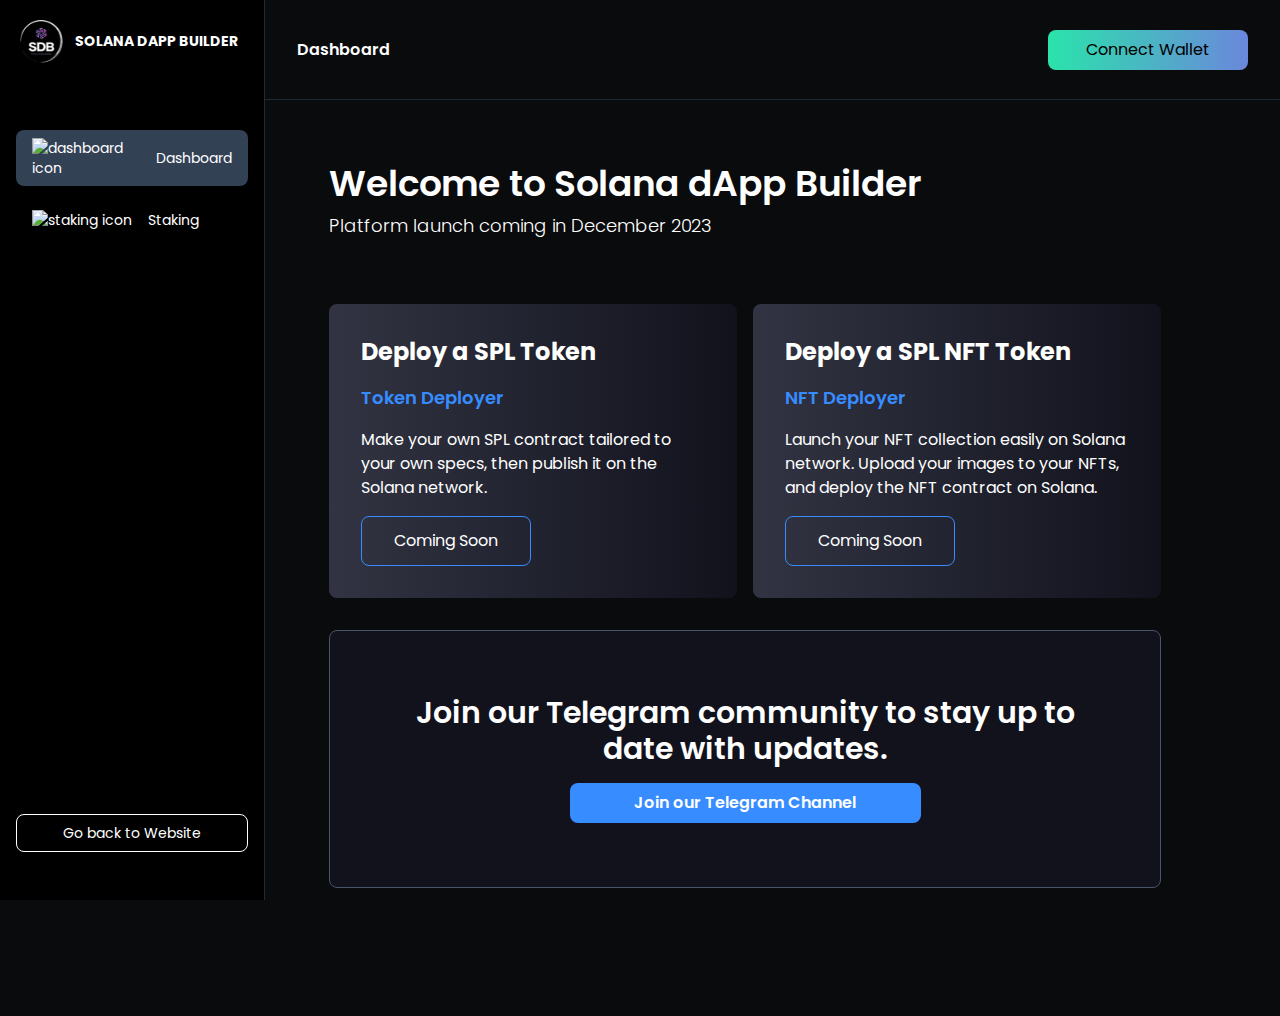
==== dashboard.html @ 7f8a58ba "Add files via upload" ====
<!DOCTYPE html>
<html lang="en">
  <head>
    <meta charset="UTF-8" />
    <meta name="viewport" content="width=device-width, initial-scale=1.0" />
    <title>SOLANA DAPP BUILDER</title>
    <link href="output.css" rel="stylesheet" />
    <link rel="preconnect" href="https://fonts.googleapis.com" />
    <link rel="preconnect" href="https://fonts.gstatic.com" crossorigin />
    <link
      href="https://fonts.googleapis.com/css2?family=Poppins:wght@200;300;400;500;600;700&display=swap"
      rel="stylesheet"
    />
    <link
      rel="apple-touch-icon"
      sizes="180x180"
      href="./favicon/apple-touch-icon.png"
    />
    <link
      rel="icon"
      type="image/png"
      sizes="32x32"
      href="./favicon/favicon-32x32.png"
    />
    <link
      rel="icon"
      type="image/png"
      sizes="16x16"
      href="./favicon/favicon-16x16.png"
    />
    <link rel="manifest" href="/site.webmanifest" />
    <link rel="mask-icon" href="/safari-pinned-tab.svg" color="#5bbad5" />
    <meta name="msapplication-TileColor" content="#da532c" />
    <meta name="theme-color" content="#ffffff" />
  </head>
  <body class="bg-dashboard-bg text-white">
    <div class="flex flex-row">
      <div
        class="hidden lg:flex fixed top-0 left-0 z-10 flex-col flex-shrink-0 lg:w-[265px] h-full overflow-y-auto space-between text-grayBlue bg-black px-4 pt-4 text-sm border-r border-1 border-gray-800"
      >
        <div class="flex flex-row items-center gap-2 mb-8">
          <img src="images/sdb-logo.svg" class="h-[50px] w-auto" />
          <p class="font-bold">SOLANA DAPP BUILDER</p>
        </div>
        <a href="dashboard.html">
          <div
            class="flex flex-row items-center gap-4 bg-slate-700 rounded-lg px-4 py-2 mt-8 cursor-pointer"
          >
            <img src="images/dashboard-icon.svg" alt="dashboard icon" />
            <p>Dashboard</p>
          </div>
        </a>

        <a href="staking.html">
          <div
            class="flex flex-row items-center gap-4 rounded-lg px-4 py-2 mt-4 hover:bg-slate-500 transition cursor-pointer"
          >
            <img src="images/staking-icon.svg" alt="staking icon" />
            <p>Staking</p>
          </div>
        </a>
        <a
          href="index.html"
          class="mt-auto text-white mb-12 text-center border border-white rounded-lg px-4 py-2"
          >Go back to Website</a
        >
      </div>
    </div>

    <!-- MAIN CONTENT -->
    <div class="flex flex-col">
      <!-- Top Bar -->
      <div
        class="flex flex-row justify-between lg:pl-[265px] border-b border-gray-800 w-full mb-auto h-[100px]"
      >
        <!-- Mobile hamburger icon and close icon !-->
        <div class="ml-4 w-full justify-start lg:hidden items-center my-auto">
          <img
            id="nav-icon-open"
            src="images/Menu.svg"
            alt="menu icon"
            class="lg:hidden w-[35px] h-auto"
          />
          <img
            id="nav-icon-close"
            src="images/close-icon.svg"
            alt="close"
            class="hidden w-[35px] h-auto z-40"
          />
        </div>

        <p class="font-semibold my-auto pl-8 mr-auto hidden lg:inline-block">
          Dashboard
        </p>
        <button
          id="connectWalletButton"
          class="mr-8 px-4 py-2 w-[200px] lg:py-2 rounded-lg my-auto transition gradient-background hover:text-white text-black"
          onclick="walletConnected ? showDisconnectModal() : showModal()"
        >
          Connect Wallet
        </button>
      </div>

      <div
        class="flex flex-col mx-auto lg:w-9/12 lg:ml-[265px] px-4 lg:px-16 pt-16"
      >
        <div>
          <h2 class="text-4xl font-semibold">Welcome to Solana dApp Builder</h2>
          <p class="font-light text-lg mt-2">
            Platform launch coming in December 2023
          </p>
        </div>

        <div class="flex flex-col xl:flex-row mt-16 gap-4 w-full">
          <!-- Left container -->
          <div
            class="bg-blue-gradient flex flex-col p-8 rounded-lg gap-4 flex-1"
          >
            <h3 class="text-2xl font-bold">Deploy a SPL Token</h3>
            <p class="text-primary-blue font-semibold text-lg">
              Token Deployer
            </p>
            <p class="">
              Make your own SPL contract tailored to your own specs, then
              publish it on the Solana network.
            </p>
            <a
              class="border border-primary-blue px-8 py-3 rounded-lg mr-auto mt-auto"
              >Coming Soon</a
            >
          </div>
          <!-- Right container -->
          <div
            class="bg-blue-gradient flex flex-col p-8 rounded-lg gap-4 flex-1"
          >
            <h3 class="text-2xl font-bold">Deploy a SPL NFT Token</h3>
            <p class="text-primary-blue font-semibold text-lg">NFT Deployer</p>
            <p class="">
              Launch your NFT collection easily on Solana network. Upload your
              images to your NFTs, and deploy the NFT contract on Solana.
            </p>
            <a
              class="border border-primary-blue px-8 py-3 rounded-lg mr-auto mt-auto p-8"
              >Coming Soon</a
            >
          </div>
        </div>
      </div>
      <!-- JOIN TELEGRAM CONTAINER -->
      <div class="mx-auto lg:w-9/12 lg:ml-[265px] mt-8 mb-32">
        <div class="mx-4 lg:mx-16">
          <div
            class="bg-primary-bg border border-slate-600 items-stretch p-16 rounded-lg"
          >
            <h2 class="text-white text-3xl font-semibold text-center">
              Join our Telegram community to stay up to date with updates.
              <a
                href="https://t.me/SolanaDappBuilder"
                target="_blank"
                rel="noopener noreferrer"
                class="text-base px-4 py-2 bg-primary-blue w-6/12 mx-auto text-white rounded-lg font-semibold transition block hover:bg-slate-600 mt-4"
                >Join our Telegram Channel</a
              >
            </h2>
          </div>
        </div>
      </div>
    </div>

    <!-- Mobile nav links -->
    <div
      id="nav-links-mobile"
      class="fixed top-0 right-0 h-screen w-full bg-black translate-x-full overflow-y-auto transition-transform duration-300 ease-in-out"
    >
      <div class="pt-[100px]">
        <a href="dashboard.html" class="mobile-link block p-4 mt-8 font-medium"
          >Dashboard</a
        >
        <a href="staking.html" class="mobile-link block p-4 font-medium"
          >Staking</a
        >
      </div>
    </div>

    <!-- Modal content -->
    <div
      id="walletModal"
      class="hidden fixed inset-0 bg-black bg-opacity-50 overflow-y-auto h-full w-full"
    >
      <div
        class="relative top-20 mx-auto p-5 border w-96 shadow-lg rounded-md bg-white"
      >
        <button
          id="closeModalButton"
          class="absolute top-0 right-0 mt-2 mr-2 text-black text-lg font-semibold"
          onclick="hideModal()"
        >
          &times;
          <!-- Close Btn -->
        </button>
        <div class="mt-3 text-center">
          <h3 class="text-lg leading-6 font-medium text-gray-900">
            Connect Wallet
          </h3>
          <div class="mt-2">
            <p class="text-sm text-gray-500 mt-4">
              Choose your wallet to connect with the dApp.
            </p>
          </div>
          <div class="items-center px-4 py-3">
            <button
              id="connectWalletButton"
              class="flex items-center justify-center bg-phantom-color px-4 py-2 rounded-lg hover:text-black transition mx-auto mt-4 gap-2"
              onclick="connectWallet()"
            >
              <img
                src="images/Phantom-Icon_Circle_60x60.png"
                class="h-[50px] w-auto"
                alt="Phantom Wallet Icon"
              />
              Connect Phantom Wallet
            </button>
          </div>
        </div>
      </div>
    </div>

    <div
      id="disconnectModal"
      class="hidden fixed inset-0 bg-black bg-opacity-50 overflow-y-auto h-full w-full"
    >
      <!-- Modal content -->
      <div
        class="relative top-20 mx-auto p-5 border w-96 shadow-lg rounded-md bg-white"
      >
        <div class="text-center">
          <h3 class="text-lg leading-6 font-medium text-gray-900">
            Disconnect Wallet
          </h3>
          <div class="mt-2">
            <p class="text-sm text-gray-500">
              Are you sure you want to disconnect your wallet?
            </p>
          </div>
          <div class="flex justify-center items-center space-x-4 mt-4">
            <button
              id="confirmDisconnect"
              class="bg-red-500 text-white px-4 py-2 rounded-lg hover:bg-red-700 transition"
              onclick="disconnectWallet()"
            >
              Disconnect
            </button>
            <button
              onclick="hideDisconnectModal()"
              class="bg-gray-300 text-black px-4 py-2 rounded-lg hover:bg-gray-400 transition"
            >
              Cancel
            </button>
          </div>
        </div>
      </div>
    </div>

    <script src="script.js"></script>
  </body>
</html>
---- output.css ----
body {
  font-family: "Poppins", sans-serif;
}

.gradient-text {
  background: linear-gradient(to right, #2ae3ab, #6b87dc);
  -webkit-background-clip: text;
  color: transparent;
  display: inline;
  /* or inline-block, depending on your layout needs */
}

.gradient-background {
  background: linear-gradient(to right, #2ae3ab, #6b87dc);
}

#nav-links-mobile.active {
  transform: translateX(0);
}

#nav-links-mobile {
  z-index: 10;
}

/* ! tailwindcss v3.3.5 | MIT License | https://tailwindcss.com */

/*
1. Prevent padding and border from affecting element width. (https://github.com/mozdevs/cssremedy/issues/4)
2. Allow adding a border to an element by just adding a border-width. (https://github.com/tailwindcss/tailwindcss/pull/116)
*/

*,
::before,
::after {
  box-sizing: border-box;
  /* 1 */
  border-width: 0;
  /* 2 */
  border-style: solid;
  /* 2 */
  border-color: #e5e7eb;
  /* 2 */
}

::before,
::after {
  --tw-content: '';
}

/*
1. Use a consistent sensible line-height in all browsers.
2. Prevent adjustments of font size after orientation changes in iOS.
3. Use a more readable tab size.
4. Use the user's configured `sans` font-family by default.
5. Use the user's configured `sans` font-feature-settings by default.
6. Use the user's configured `sans` font-variation-settings by default.
*/

html {
  line-height: 1.5;
  /* 1 */
  -webkit-text-size-adjust: 100%;
  /* 2 */
  -moz-tab-size: 4;
  /* 3 */
  -o-tab-size: 4;
     tab-size: 4;
  /* 3 */
  font-family: ui-sans-serif, system-ui, -apple-system, BlinkMacSystemFont, "Segoe UI", Roboto, "Helvetica Neue", Arial, "Noto Sans", sans-serif, "Apple Color Emoji", "Segoe UI Emoji", "Segoe UI Symbol", "Noto Color Emoji";
  /* 4 */
  font-feature-settings: normal;
  /* 5 */
  font-variation-settings: normal;
  /* 6 */
}

/*
1. Remove the margin in all browsers.
2. Inherit line-height from `html` so users can set them as a class directly on the `html` element.
*/

body {
  margin: 0;
  /* 1 */
  line-height: inherit;
  /* 2 */
}

/*
1. Add the correct height in Firefox.
2. Correct the inheritance of border color in Firefox. (https://bugzilla.mozilla.org/show_bug.cgi?id=190655)
3. Ensure horizontal rules are visible by default.
*/

hr {
  height: 0;
  /* 1 */
  color: inherit;
  /* 2 */
  border-top-width: 1px;
  /* 3 */
}

/*
Add the correct text decoration in Chrome, Edge, and Safari.
*/

abbr:where([title]) {
  -webkit-text-decoration: underline dotted;
          text-decoration: underline dotted;
}

/*
Remove the default font size and weight for headings.
*/

h1,
h2,
h3,
h4,
h5,
h6 {
  font-size: inherit;
  font-weight: inherit;
}

/*
Reset links to optimize for opt-in styling instead of opt-out.
*/

a {
  color: inherit;
  text-decoration: inherit;
}

/*
Add the correct font weight in Edge and Safari.
*/

b,
strong {
  font-weight: bolder;
}

/*
1. Use the user's configured `mono` font family by default.
2. Correct the odd `em` font sizing in all browsers.
*/

code,
kbd,
samp,
pre {
  font-family: ui-monospace, SFMono-Regular, Menlo, Monaco, Consolas, "Liberation Mono", "Courier New", monospace;
  /* 1 */
  font-size: 1em;
  /* 2 */
}

/*
Add the correct font size in all browsers.
*/

small {
  font-size: 80%;
}

/*
Prevent `sub` and `sup` elements from affecting the line height in all browsers.
*/

sub,
sup {
  font-size: 75%;
  line-height: 0;
  position: relative;
  vertical-align: baseline;
}

sub {
  bottom: -0.25em;
}

sup {
  top: -0.5em;
}

/*
1. Remove text indentation from table contents in Chrome and Safari. (https://bugs.chromium.org/p/chromium/issues/detail?id=999088, https://bugs.webkit.org/show_bug.cgi?id=201297)
2. Correct table border color inheritance in all Chrome and Safari. (https://bugs.chromium.org/p/chromium/issues/detail?id=935729, https://bugs.webkit.org/show_bug.cgi?id=195016)
3. Remove gaps between table borders by default.
*/

table {
  text-indent: 0;
  /* 1 */
  border-color: inherit;
  /* 2 */
  border-collapse: collapse;
  /* 3 */
}

/*
1. Change the font styles in all browsers.
2. Remove the margin in Firefox and Safari.
3. Remove default padding in all browsers.
*/

button,
input,
optgroup,
select,
textarea {
  font-family: inherit;
  /* 1 */
  font-feature-settings: inherit;
  /* 1 */
  font-variation-settings: inherit;
  /* 1 */
  font-size: 100%;
  /* 1 */
  font-weight: inherit;
  /* 1 */
  line-height: inherit;
  /* 1 */
  color: inherit;
  /* 1 */
  margin: 0;
  /* 2 */
  padding: 0;
  /* 3 */
}

/*
Remove the inheritance of text transform in Edge and Firefox.
*/

button,
select {
  text-transform: none;
}

/*
1. Correct the inability to style clickable types in iOS and Safari.
2. Remove default button styles.
*/

button,
[type='button'],
[type='reset'],
[type='submit'] {
  -webkit-appearance: button;
  /* 1 */
  background-color: transparent;
  /* 2 */
  background-image: none;
  /* 2 */
}

/*
Use the modern Firefox focus style for all focusable elements.
*/

:-moz-focusring {
  outline: auto;
}

/*
Remove the additional `:invalid` styles in Firefox. (https://github.com/mozilla/gecko-dev/blob/2f9eacd9d3d995c937b4251a5557d95d494c9be1/layout/style/res/forms.css#L728-L737)
*/

:-moz-ui-invalid {
  box-shadow: none;
}

/*
Add the correct vertical alignment in Chrome and Firefox.
*/

progress {
  vertical-align: baseline;
}

/*
Correct the cursor style of increment and decrement buttons in Safari.
*/

::-webkit-inner-spin-button,
::-webkit-outer-spin-button {
  height: auto;
}

/*
1. Correct the odd appearance in Chrome and Safari.
2. Correct the outline style in Safari.
*/

[type='search'] {
  -webkit-appearance: textfield;
  /* 1 */
  outline-offset: -2px;
  /* 2 */
}

/*
Remove the inner padding in Chrome and Safari on macOS.
*/

::-webkit-search-decoration {
  -webkit-appearance: none;
}

/*
1. Correct the inability to style clickable types in iOS and Safari.
2. Change font properties to `inherit` in Safari.
*/

::-webkit-file-upload-button {
  -webkit-appearance: button;
  /* 1 */
  font: inherit;
  /* 2 */
}

/*
Add the correct display in Chrome and Safari.
*/

summary {
  display: list-item;
}

/*
Removes the default spacing and border for appropriate elements.
*/

blockquote,
dl,
dd,
h1,
h2,
h3,
h4,
h5,
h6,
hr,
figure,
p,
pre {
  margin: 0;
}

fieldset {
  margin: 0;
  padding: 0;
}

legend {
  padding: 0;
}

ol,
ul,
menu {
  list-style: none;
  margin: 0;
  padding: 0;
}

/*
Reset default styling for dialogs.
*/

dialog {
  padding: 0;
}

/*
Prevent resizing textareas horizontally by default.
*/

textarea {
  resize: vertical;
}

/*
1. Reset the default placeholder opacity in Firefox. (https://github.com/tailwindlabs/tailwindcss/issues/3300)
2. Set the default placeholder color to the user's configured gray 400 color.
*/

input::-moz-placeholder, textarea::-moz-placeholder {
  opacity: 1;
  /* 1 */
  color: #9ca3af;
  /* 2 */
}

input::placeholder,
textarea::placeholder {
  opacity: 1;
  /* 1 */
  color: #9ca3af;
  /* 2 */
}

/*
Set the default cursor for buttons.
*/

button,
[role="button"] {
  cursor: pointer;
}

/*
Make sure disabled buttons don't get the pointer cursor.
*/

:disabled {
  cursor: default;
}

/*
1. Make replaced elements `display: block` by default. (https://github.com/mozdevs/cssremedy/issues/14)
2. Add `vertical-align: middle` to align replaced elements more sensibly by default. (https://github.com/jensimmons/cssremedy/issues/14#issuecomment-634934210)
   This can trigger a poorly considered lint error in some tools but is included by design.
*/

img,
svg,
video,
canvas,
audio,
iframe,
embed,
object {
  display: block;
  /* 1 */
  vertical-align: middle;
  /* 2 */
}

/*
Constrain images and videos to the parent width and preserve their intrinsic aspect ratio. (https://github.com/mozdevs/cssremedy/issues/14)
*/

img,
video {
  max-width: 100%;
  height: auto;
}

/* Make elements with the HTML hidden attribute stay hidden by default */

[hidden] {
  display: none;
}

*, ::before, ::after {
  --tw-border-spacing-x: 0;
  --tw-border-spacing-y: 0;
  --tw-translate-x: 0;
  --tw-translate-y: 0;
  --tw-rotate: 0;
  --tw-skew-x: 0;
  --tw-skew-y: 0;
  --tw-scale-x: 1;
  --tw-scale-y: 1;
  --tw-pan-x:  ;
  --tw-pan-y:  ;
  --tw-pinch-zoom:  ;
  --tw-scroll-snap-strictness: proximity;
  --tw-gradient-from-position:  ;
  --tw-gradient-via-position:  ;
  --tw-gradient-to-position:  ;
  --tw-ordinal:  ;
  --tw-slashed-zero:  ;
  --tw-numeric-figure:  ;
  --tw-numeric-spacing:  ;
  --tw-numeric-fraction:  ;
  --tw-ring-inset:  ;
  --tw-ring-offset-width: 0px;
  --tw-ring-offset-color: #fff;
  --tw-ring-color: rgb(59 130 246 / 0.5);
  --tw-ring-offset-shadow: 0 0 #0000;
  --tw-ring-shadow: 0 0 #0000;
  --tw-shadow: 0 0 #0000;
  --tw-shadow-colored: 0 0 #0000;
  --tw-blur:  ;
  --tw-brightness:  ;
  --tw-contrast:  ;
  --tw-grayscale:  ;
  --tw-hue-rotate:  ;
  --tw-invert:  ;
  --tw-saturate:  ;
  --tw-sepia:  ;
  --tw-drop-shadow:  ;
  --tw-backdrop-blur:  ;
  --tw-backdrop-brightness:  ;
  --tw-backdrop-contrast:  ;
  --tw-backdrop-grayscale:  ;
  --tw-backdrop-hue-rotate:  ;
  --tw-backdrop-invert:  ;
  --tw-backdrop-opacity:  ;
  --tw-backdrop-saturate:  ;
  --tw-backdrop-sepia:  ;
}

::backdrop {
  --tw-border-spacing-x: 0;
  --tw-border-spacing-y: 0;
  --tw-translate-x: 0;
  --tw-translate-y: 0;
  --tw-rotate: 0;
  --tw-skew-x: 0;
  --tw-skew-y: 0;
  --tw-scale-x: 1;
  --tw-scale-y: 1;
  --tw-pan-x:  ;
  --tw-pan-y:  ;
  --tw-pinch-zoom:  ;
  --tw-scroll-snap-strictness: proximity;
  --tw-gradient-from-position:  ;
  --tw-gradient-via-position:  ;
  --tw-gradient-to-position:  ;
  --tw-ordinal:  ;
  --tw-slashed-zero:  ;
  --tw-numeric-figure:  ;
  --tw-numeric-spacing:  ;
  --tw-numeric-fraction:  ;
  --tw-ring-inset:  ;
  --tw-ring-offset-width: 0px;
  --tw-ring-offset-color: #fff;
  --tw-ring-color: rgb(59 130 246 / 0.5);
  --tw-ring-offset-shadow: 0 0 #0000;
  --tw-ring-shadow: 0 0 #0000;
  --tw-shadow: 0 0 #0000;
  --tw-shadow-colored: 0 0 #0000;
  --tw-blur:  ;
  --tw-brightness:  ;
  --tw-contrast:  ;
  --tw-grayscale:  ;
  --tw-hue-rotate:  ;
  --tw-invert:  ;
  --tw-saturate:  ;
  --tw-sepia:  ;
  --tw-drop-shadow:  ;
  --tw-backdrop-blur:  ;
  --tw-backdrop-brightness:  ;
  --tw-backdrop-contrast:  ;
  --tw-backdrop-grayscale:  ;
  --tw-backdrop-hue-rotate:  ;
  --tw-backdrop-invert:  ;
  --tw-backdrop-opacity:  ;
  --tw-backdrop-saturate:  ;
  --tw-backdrop-sepia:  ;
}

.container {
  width: 100%;
}

@media (min-width: 640px) {
  .container {
    max-width: 640px;
  }
}

@media (min-width: 768px) {
  .container {
    max-width: 768px;
  }
}

@media (min-width: 1024px) {
  .container {
    max-width: 1024px;
  }
}

@media (min-width: 1280px) {
  .container {
    max-width: 1280px;
  }
}

@media (min-width: 1536px) {
  .container {
    max-width: 1536px;
  }
}

.sr-only {
  position: absolute;
  width: 1px;
  height: 1px;
  padding: 0;
  margin: -1px;
  overflow: hidden;
  clip: rect(0, 0, 0, 0);
  white-space: nowrap;
  border-width: 0;
}

.not-sr-only {
  position: static;
  width: auto;
  height: auto;
  padding: 0;
  margin: 0;
  overflow: visible;
  clip: auto;
  white-space: normal;
}

.pointer-events-none {
  pointer-events: none;
}

.pointer-events-auto {
  pointer-events: auto;
}

.visible {
  visibility: visible;
}

.invisible {
  visibility: hidden;
}

.collapse {
  visibility: collapse;
}

.static {
  position: static;
}

.fixed {
  position: fixed;
}

.absolute {
  position: absolute;
}

.relative {
  position: relative;
}

.sticky {
  position: sticky;
}

.-inset-1 {
  inset: -0.25rem;
}

.inset-0 {
  inset: 0px;
}

.end-1 {
  inset-inline-end: 0.25rem;
}

.left-0 {
  left: 0px;
}

.left-2 {
  left: 0.5rem;
}

.right-0 {
  right: 0px;
}

.top-0 {
  top: 0px;
}

.top-1\/2 {
  top: 50%;
}

.top-20 {
  top: 5rem;
}

.isolate {
  isolation: isolate;
}

.isolation-auto {
  isolation: auto;
}

.z-10 {
  z-index: 10;
}

.z-50 {
  z-index: 50;
}

.z-40 {
  z-index: 40;
}

.order-last {
  order: 9999;
}

.float-right {
  float: right;
}

.float-left {
  float: left;
}

.float-none {
  float: none;
}

.clear-left {
  clear: left;
}

.clear-right {
  clear: right;
}

.clear-both {
  clear: both;
}

.clear-none {
  clear: none;
}

.mx-4 {
  margin-left: 1rem;
  margin-right: 1rem;
}

.mx-auto {
  margin-left: auto;
  margin-right: auto;
}

.my-16 {
  margin-top: 4rem;
  margin-bottom: 4rem;
}

.my-auto {
  margin-top: auto;
  margin-bottom: auto;
}

.mb-16 {
  margin-bottom: 4rem;
}

.mb-20 {
  margin-bottom: 5rem;
}

.mb-24 {
  margin-bottom: 6rem;
}

.mb-32 {
  margin-bottom: 8rem;
}

.mb-4 {
  margin-bottom: 1rem;
}

.mb-8 {
  margin-bottom: 2rem;
}

.mb-auto {
  margin-bottom: auto;
}

.ml-4 {
  margin-left: 1rem;
}

.ml-\[265px\] {
  margin-left: 265px;
}

.mr-2 {
  margin-right: 0.5rem;
}

.mr-8 {
  margin-right: 2rem;
}

.mr-auto {
  margin-right: auto;
}

.mt-16 {
  margin-top: 4rem;
}

.mt-2 {
  margin-top: 0.5rem;
}

.mt-24 {
  margin-top: 6rem;
}

.mt-3 {
  margin-top: 0.75rem;
}

.mt-4 {
  margin-top: 1rem;
}

.mt-8 {
  margin-top: 2rem;
}

.mt-auto {
  margin-top: auto;
}

.mb-12 {
  margin-bottom: 3rem;
}

.box-border {
  box-sizing: border-box;
}

.box-content {
  box-sizing: content-box;
}

.line-clamp-none {
  overflow: visible;
  display: block;
  -webkit-box-orient: horizontal;
  -webkit-line-clamp: none;
}

.block {
  display: block;
}

.inline-block {
  display: inline-block;
}

.inline {
  display: inline;
}

.flex {
  display: flex;
}

.inline-flex {
  display: inline-flex;
}

.table {
  display: table;
}

.inline-table {
  display: inline-table;
}

.table-caption {
  display: table-caption;
}

.table-cell {
  display: table-cell;
}

.table-column {
  display: table-column;
}

.table-column-group {
  display: table-column-group;
}

.table-footer-group {
  display: table-footer-group;
}

.table-header-group {
  display: table-header-group;
}

.table-row-group {
  display: table-row-group;
}

.table-row {
  display: table-row;
}

.flow-root {
  display: flow-root;
}

.grid {
  display: grid;
}

.inline-grid {
  display: inline-grid;
}

.contents {
  display: contents;
}

.list-item {
  display: list-item;
}

.hidden {
  display: none;
}

.h-10 {
  height: 2.5rem;
}

.h-6 {
  height: 1.5rem;
}

.h-\[100px\] {
  height: 100px;
}

.h-\[50px\] {
  height: 50px;
}

.h-\[60px\] {
  height: 60px;
}

.h-auto {
  height: auto;
}

.h-full {
  height: 100%;
}

.h-screen {
  height: 100vh;
}

.w-6\/12 {
  width: 50%;
}

.w-72 {
  width: 18rem;
}

.w-8\/12 {
  width: 66.666667%;
}

.w-96 {
  width: 24rem;
}

.w-\[200px\] {
  width: 200px;
}

.w-\[265px\] {
  width: 265px;
}

.w-\[300px\] {
  width: 300px;
}

.w-\[35px\] {
  width: 35px;
}

.w-\[50px\] {
  width: 50px;
}

.w-auto {
  width: auto;
}

.w-full {
  width: 100%;
}

.w-\[600px\] {
  width: 600px;
}

.flex-1 {
  flex: 1 1 0%;
}

.flex-shrink {
  flex-shrink: 1;
}

.flex-shrink-0 {
  flex-shrink: 0;
}

.shrink {
  flex-shrink: 1;
}

.flex-grow {
  flex-grow: 1;
}

.grow {
  flex-grow: 1;
}

.table-auto {
  table-layout: auto;
}

.table-fixed {
  table-layout: fixed;
}

.caption-top {
  caption-side: top;
}

.caption-bottom {
  caption-side: bottom;
}

.border-collapse {
  border-collapse: collapse;
}

.border-separate {
  border-collapse: separate;
}

.-translate-y-1\/2 {
  --tw-translate-y: -50%;
  transform: translate(var(--tw-translate-x), var(--tw-translate-y)) rotate(var(--tw-rotate)) skewX(var(--tw-skew-x)) skewY(var(--tw-skew-y)) scaleX(var(--tw-scale-x)) scaleY(var(--tw-scale-y));
}

.translate-x-full {
  --tw-translate-x: 100%;
  transform: translate(var(--tw-translate-x), var(--tw-translate-y)) rotate(var(--tw-rotate)) skewX(var(--tw-skew-x)) skewY(var(--tw-skew-y)) scaleX(var(--tw-scale-x)) scaleY(var(--tw-scale-y));
}

.\!transform {
  transform: translate(var(--tw-translate-x), var(--tw-translate-y)) rotate(var(--tw-rotate)) skewX(var(--tw-skew-x)) skewY(var(--tw-skew-y)) scaleX(var(--tw-scale-x)) scaleY(var(--tw-scale-y)) !important;
}

.transform {
  transform: translate(var(--tw-translate-x), var(--tw-translate-y)) rotate(var(--tw-rotate)) skewX(var(--tw-skew-x)) skewY(var(--tw-skew-y)) scaleX(var(--tw-scale-x)) scaleY(var(--tw-scale-y));
}

.transform-cpu {
  transform: translate(var(--tw-translate-x), var(--tw-translate-y)) rotate(var(--tw-rotate)) skewX(var(--tw-skew-x)) skewY(var(--tw-skew-y)) scaleX(var(--tw-scale-x)) scaleY(var(--tw-scale-y));
}

.transform-gpu {
  transform: translate3d(var(--tw-translate-x), var(--tw-translate-y), 0) rotate(var(--tw-rotate)) skewX(var(--tw-skew-x)) skewY(var(--tw-skew-y)) scaleX(var(--tw-scale-x)) scaleY(var(--tw-scale-y));
}

.transform-none {
  transform: none;
}

.cursor-pointer {
  cursor: pointer;
}

.touch-auto {
  touch-action: auto;
}

.touch-none {
  touch-action: none;
}

.touch-pan-x {
  --tw-pan-x: pan-x;
  touch-action: var(--tw-pan-x) var(--tw-pan-y) var(--tw-pinch-zoom);
}

.touch-pan-left {
  --tw-pan-x: pan-left;
  touch-action: var(--tw-pan-x) var(--tw-pan-y) var(--tw-pinch-zoom);
}

.touch-pan-right {
  --tw-pan-x: pan-right;
  touch-action: var(--tw-pan-x) var(--tw-pan-y) var(--tw-pinch-zoom);
}

.touch-pan-y {
  --tw-pan-y: pan-y;
  touch-action: var(--tw-pan-x) var(--tw-pan-y) var(--tw-pinch-zoom);
}

.touch-pan-up {
  --tw-pan-y: pan-up;
  touch-action: var(--tw-pan-x) var(--tw-pan-y) var(--tw-pinch-zoom);
}

.touch-pan-down {
  --tw-pan-y: pan-down;
  touch-action: var(--tw-pan-x) var(--tw-pan-y) var(--tw-pinch-zoom);
}

.touch-pinch-zoom {
  --tw-pinch-zoom: pinch-zoom;
  touch-action: var(--tw-pan-x) var(--tw-pan-y) var(--tw-pinch-zoom);
}

.touch-manipulation {
  touch-action: manipulation;
}

.select-none {
  -webkit-user-select: none;
     -moz-user-select: none;
          user-select: none;
}

.select-text {
  -webkit-user-select: text;
     -moz-user-select: text;
          user-select: text;
}

.select-all {
  -webkit-user-select: all;
     -moz-user-select: all;
          user-select: all;
}

.select-auto {
  -webkit-user-select: auto;
     -moz-user-select: auto;
          user-select: auto;
}

.resize-none {
  resize: none;
}

.resize-y {
  resize: vertical;
}

.resize-x {
  resize: horizontal;
}

.resize {
  resize: both;
}

.snap-none {
  scroll-snap-type: none;
}

.snap-x {
  scroll-snap-type: x var(--tw-scroll-snap-strictness);
}

.snap-y {
  scroll-snap-type: y var(--tw-scroll-snap-strictness);
}

.snap-both {
  scroll-snap-type: both var(--tw-scroll-snap-strictness);
}

.snap-mandatory {
  --tw-scroll-snap-strictness: mandatory;
}

.snap-proximity {
  --tw-scroll-snap-strictness: proximity;
}

.snap-start {
  scroll-snap-align: start;
}

.snap-end {
  scroll-snap-align: end;
}

.snap-center {
  scroll-snap-align: center;
}

.snap-align-none {
  scroll-snap-align: none;
}

.snap-normal {
  scroll-snap-stop: normal;
}

.snap-always {
  scroll-snap-stop: always;
}

.list-inside {
  list-style-position: inside;
}

.list-outside {
  list-style-position: outside;
}

.appearance-none {
  -webkit-appearance: none;
     -moz-appearance: none;
          appearance: none;
}

.break-before-auto {
  -moz-column-break-before: auto;
       break-before: auto;
}

.break-before-avoid {
  -moz-column-break-before: avoid;
       break-before: avoid;
}

.break-before-all {
  -moz-column-break-before: all;
       break-before: all;
}

.break-before-avoid-page {
  -moz-column-break-before: avoid;
       break-before: avoid-page;
}

.break-before-page {
  -moz-column-break-before: page;
       break-before: page;
}

.break-before-left {
  -moz-column-break-before: left;
       break-before: left;
}

.break-before-right {
  -moz-column-break-before: right;
       break-before: right;
}

.break-before-column {
  -moz-column-break-before: column;
       break-before: column;
}

.break-inside-auto {
  -moz-column-break-inside: auto;
       break-inside: auto;
}

.break-inside-avoid {
  -moz-column-break-inside: avoid;
       break-inside: avoid;
}

.break-inside-avoid-page {
  break-inside: avoid-page;
}

.break-inside-avoid-column {
  -moz-column-break-inside: avoid;
       break-inside: avoid-column;
}

.break-after-auto {
  -moz-column-break-after: auto;
       break-after: auto;
}

.break-after-avoid {
  -moz-column-break-after: avoid;
       break-after: avoid;
}

.break-after-all {
  -moz-column-break-after: all;
       break-after: all;
}

.break-after-avoid-page {
  -moz-column-break-after: avoid;
       break-after: avoid-page;
}

.break-after-page {
  -moz-column-break-after: page;
       break-after: page;
}

.break-after-left {
  -moz-column-break-after: left;
       break-after: left;
}

.break-after-right {
  -moz-column-break-after: right;
       break-after: right;
}

.break-after-column {
  -moz-column-break-after: column;
       break-after: column;
}

.grid-flow-row {
  grid-auto-flow: row;
}

.grid-flow-col {
  grid-auto-flow: column;
}

.grid-flow-dense {
  grid-auto-flow: dense;
}

.grid-flow-row-dense {
  grid-auto-flow: row dense;
}

.grid-flow-col-dense {
  grid-auto-flow: column dense;
}

.flex-row {
  flex-direction: row;
}

.flex-row-reverse {
  flex-direction: row-reverse;
}

.flex-col {
  flex-direction: column;
}

.flex-col-reverse {
  flex-direction: column-reverse;
}

.flex-wrap {
  flex-wrap: wrap;
}

.flex-wrap-reverse {
  flex-wrap: wrap-reverse;
}

.flex-nowrap {
  flex-wrap: nowrap;
}

.place-content-center {
  place-content: center;
}

.place-content-start {
  place-content: start;
}

.place-content-end {
  place-content: end;
}

.place-content-between {
  place-content: space-between;
}

.place-content-around {
  place-content: space-around;
}

.place-content-evenly {
  place-content: space-evenly;
}

.place-content-baseline {
  place-content: baseline;
}

.place-content-stretch {
  place-content: stretch;
}

.place-items-start {
  place-items: start;
}

.place-items-end {
  place-items: end;
}

.place-items-center {
  place-items: center;
}

.place-items-baseline {
  place-items: baseline;
}

.place-items-stretch {
  place-items: stretch;
}

.content-normal {
  align-content: normal;
}

.content-center {
  align-content: center;
}

.content-start {
  align-content: flex-start;
}

.content-end {
  align-content: flex-end;
}

.content-between {
  align-content: space-between;
}

.content-around {
  align-content: space-around;
}

.content-evenly {
  align-content: space-evenly;
}

.content-baseline {
  align-content: baseline;
}

.content-stretch {
  align-content: stretch;
}

.items-start {
  align-items: flex-start;
}

.items-end {
  align-items: flex-end;
}

.items-center {
  align-items: center;
}

.items-baseline {
  align-items: baseline;
}

.items-stretch {
  align-items: stretch;
}

.justify-normal {
  justify-content: normal;
}

.justify-start {
  justify-content: flex-start;
}

.justify-end {
  justify-content: flex-end;
}

.justify-center {
  justify-content: center;
}

.justify-between {
  justify-content: space-between;
}

.justify-around {
  justify-content: space-around;
}

.justify-evenly {
  justify-content: space-evenly;
}

.justify-stretch {
  justify-content: stretch;
}

.justify-items-start {
  justify-items: start;
}

.justify-items-end {
  justify-items: end;
}

.justify-items-center {
  justify-items: center;
}

.justify-items-stretch {
  justify-items: stretch;
}

.gap-16 {
  gap: 4rem;
}

.gap-2 {
  gap: 0.5rem;
}

.gap-4 {
  gap: 1rem;
}

.gap-6 {
  gap: 1.5rem;
}

.space-x-2 > :not([hidden]) ~ :not([hidden]) {
  --tw-space-x-reverse: 0;
  margin-right: calc(0.5rem * var(--tw-space-x-reverse));
  margin-left: calc(0.5rem * calc(1 - var(--tw-space-x-reverse)));
}

.space-x-4 > :not([hidden]) ~ :not([hidden]) {
  --tw-space-x-reverse: 0;
  margin-right: calc(1rem * var(--tw-space-x-reverse));
  margin-left: calc(1rem * calc(1 - var(--tw-space-x-reverse)));
}

.space-y-reverse > :not([hidden]) ~ :not([hidden]) {
  --tw-space-y-reverse: 1;
}

.space-x-reverse > :not([hidden]) ~ :not([hidden]) {
  --tw-space-x-reverse: 1;
}

.divide-x > :not([hidden]) ~ :not([hidden]) {
  --tw-divide-x-reverse: 0;
  border-right-width: calc(1px * var(--tw-divide-x-reverse));
  border-left-width: calc(1px * calc(1 - var(--tw-divide-x-reverse)));
}

.divide-y > :not([hidden]) ~ :not([hidden]) {
  --tw-divide-y-reverse: 0;
  border-top-width: calc(1px * calc(1 - var(--tw-divide-y-reverse)));
  border-bottom-width: calc(1px * var(--tw-divide-y-reverse));
}

.divide-y-reverse > :not([hidden]) ~ :not([hidden]) {
  --tw-divide-y-reverse: 1;
}

.divide-x-reverse > :not([hidden]) ~ :not([hidden]) {
  --tw-divide-x-reverse: 1;
}

.divide-solid > :not([hidden]) ~ :not([hidden]) {
  border-style: solid;
}

.divide-dashed > :not([hidden]) ~ :not([hidden]) {
  border-style: dashed;
}

.divide-dotted > :not([hidden]) ~ :not([hidden]) {
  border-style: dotted;
}

.divide-double > :not([hidden]) ~ :not([hidden]) {
  border-style: double;
}

.divide-none > :not([hidden]) ~ :not([hidden]) {
  border-style: none;
}

.place-self-auto {
  place-self: auto;
}

.place-self-start {
  place-self: start;
}

.place-self-end {
  place-self: end;
}

.place-self-center {
  place-self: center;
}

.place-self-stretch {
  place-self: stretch;
}

.self-auto {
  align-self: auto;
}

.self-start {
  align-self: flex-start;
}

.self-end {
  align-self: flex-end;
}

.self-center {
  align-self: center;
}

.self-stretch {
  align-self: stretch;
}

.self-baseline {
  align-self: baseline;
}

.justify-self-auto {
  justify-self: auto;
}

.justify-self-start {
  justify-self: start;
}

.justify-self-end {
  justify-self: end;
}

.justify-self-center {
  justify-self: center;
}

.justify-self-stretch {
  justify-self: stretch;
}

.overflow-auto {
  overflow: auto;
}

.overflow-hidden {
  overflow: hidden;
}

.overflow-clip {
  overflow: clip;
}

.overflow-visible {
  overflow: visible;
}

.overflow-scroll {
  overflow: scroll;
}

.overflow-x-auto {
  overflow-x: auto;
}

.overflow-y-auto {
  overflow-y: auto;
}

.overflow-x-hidden {
  overflow-x: hidden;
}

.overflow-y-hidden {
  overflow-y: hidden;
}

.overflow-x-clip {
  overflow-x: clip;
}

.overflow-y-clip {
  overflow-y: clip;
}

.overflow-x-visible {
  overflow-x: visible;
}

.overflow-y-visible {
  overflow-y: visible;
}

.overflow-x-scroll {
  overflow-x: scroll;
}

.overflow-y-scroll {
  overflow-y: scroll;
}

.overscroll-auto {
  overscroll-behavior: auto;
}

.overscroll-contain {
  overscroll-behavior: contain;
}

.overscroll-none {
  overscroll-behavior: none;
}

.overscroll-y-auto {
  overscroll-behavior-y: auto;
}

.overscroll-y-contain {
  overscroll-behavior-y: contain;
}

.overscroll-y-none {
  overscroll-behavior-y: none;
}

.overscroll-x-auto {
  overscroll-behavior-x: auto;
}

.overscroll-x-contain {
  overscroll-behavior-x: contain;
}

.overscroll-x-none {
  overscroll-behavior-x: none;
}

.scroll-auto {
  scroll-behavior: auto;
}

.scroll-smooth {
  scroll-behavior: smooth;
}

.truncate {
  overflow: hidden;
  text-overflow: ellipsis;
  white-space: nowrap;
}

.overflow-ellipsis {
  text-overflow: ellipsis;
}

.text-ellipsis {
  text-overflow: ellipsis;
}

.text-clip {
  text-overflow: clip;
}

.hyphens-none {
  -webkit-hyphens: none;
          hyphens: none;
}

.hyphens-manual {
  -webkit-hyphens: manual;
          hyphens: manual;
}

.hyphens-auto {
  -webkit-hyphens: auto;
          hyphens: auto;
}

.whitespace-normal {
  white-space: normal;
}

.whitespace-nowrap {
  white-space: nowrap;
}

.whitespace-pre {
  white-space: pre;
}

.whitespace-pre-line {
  white-space: pre-line;
}

.whitespace-pre-wrap {
  white-space: pre-wrap;
}

.whitespace-break-spaces {
  white-space: break-spaces;
}

.break-normal {
  overflow-wrap: normal;
  word-break: normal;
}

.break-words {
  overflow-wrap: break-word;
}

.break-all {
  word-break: break-all;
}

.break-keep {
  word-break: keep-all;
}

.rounded {
  border-radius: 0.25rem;
}

.rounded-lg {
  border-radius: 0.5rem;
}

.rounded-md {
  border-radius: 0.375rem;
}

.rounded-xl {
  border-radius: 0.75rem;
}

.rounded-b {
  border-bottom-right-radius: 0.25rem;
  border-bottom-left-radius: 0.25rem;
}

.rounded-e {
  border-start-end-radius: 0.25rem;
  border-end-end-radius: 0.25rem;
}

.rounded-l {
  border-top-left-radius: 0.25rem;
  border-bottom-left-radius: 0.25rem;
}

.rounded-r {
  border-top-right-radius: 0.25rem;
  border-bottom-right-radius: 0.25rem;
}

.rounded-s {
  border-start-start-radius: 0.25rem;
  border-end-start-radius: 0.25rem;
}

.rounded-t {
  border-top-left-radius: 0.25rem;
  border-top-right-radius: 0.25rem;
}

.rounded-bl {
  border-bottom-left-radius: 0.25rem;
}

.rounded-br {
  border-bottom-right-radius: 0.25rem;
}

.rounded-ee {
  border-end-end-radius: 0.25rem;
}

.rounded-es {
  border-end-start-radius: 0.25rem;
}

.rounded-se {
  border-start-end-radius: 0.25rem;
}

.rounded-ss {
  border-start-start-radius: 0.25rem;
}

.rounded-tl {
  border-top-left-radius: 0.25rem;
}

.rounded-tr {
  border-top-right-radius: 0.25rem;
}

.border {
  border-width: 1px;
}

.border-2 {
  border-width: 2px;
}

.border-x {
  border-left-width: 1px;
  border-right-width: 1px;
}

.border-y {
  border-top-width: 1px;
  border-bottom-width: 1px;
}

.border-b {
  border-bottom-width: 1px;
}

.border-e {
  border-inline-end-width: 1px;
}

.border-l {
  border-left-width: 1px;
}

.border-r {
  border-right-width: 1px;
}

.border-s {
  border-inline-start-width: 1px;
}

.border-t {
  border-top-width: 1px;
}

.border-solid {
  border-style: solid;
}

.border-dashed {
  border-style: dashed;
}

.border-dotted {
  border-style: dotted;
}

.border-double {
  border-style: double;
}

.border-hidden {
  border-style: hidden;
}

.border-none {
  border-style: none;
}

.border-blue-500 {
  --tw-border-opacity: 1;
  border-color: rgb(59 130 246 / var(--tw-border-opacity));
}

.border-gray-800 {
  --tw-border-opacity: 1;
  border-color: rgb(31 41 55 / var(--tw-border-opacity));
}

.border-primary-blue {
  --tw-border-opacity: 1;
  border-color: rgb(55 140 255 / var(--tw-border-opacity));
}

.border-slate-600 {
  --tw-border-opacity: 1;
  border-color: rgb(71 85 105 / var(--tw-border-opacity));
}

.border-white {
  --tw-border-opacity: 1;
  border-color: rgb(255 255 255 / var(--tw-border-opacity));
}

.bg-\[rgb\(255\2c 0\2c 0\)\] {
  --tw-bg-opacity: 1;
  background-color: rgb(255 0 0 / var(--tw-bg-opacity));
}

.bg-black {
  --tw-bg-opacity: 1;
  background-color: rgb(0 0 0 / var(--tw-bg-opacity));
}

.bg-blue-400 {
  --tw-bg-opacity: 1;
  background-color: rgb(96 165 250 / var(--tw-bg-opacity));
}

.bg-blue-950 {
  --tw-bg-opacity: 1;
  background-color: rgb(23 37 84 / var(--tw-bg-opacity));
}

.bg-dashboard-bg {
  --tw-bg-opacity: 1;
  background-color: rgb(10 11 13 / var(--tw-bg-opacity));
}

.bg-gray-300 {
  --tw-bg-opacity: 1;
  background-color: rgb(209 213 219 / var(--tw-bg-opacity));
}

.bg-phantom-color {
  --tw-bg-opacity: 1;
  background-color: rgb(171 159 242 / var(--tw-bg-opacity));
}

.bg-primary-bg {
  --tw-bg-opacity: 1;
  background-color: rgb(17 18 28 / var(--tw-bg-opacity));
}

.bg-primary-blue {
  --tw-bg-opacity: 1;
  background-color: rgb(55 140 255 / var(--tw-bg-opacity));
}

.bg-red-500 {
  --tw-bg-opacity: 1;
  background-color: rgb(239 68 68 / var(--tw-bg-opacity));
}

.bg-slate-700 {
  --tw-bg-opacity: 1;
  background-color: rgb(51 65 85 / var(--tw-bg-opacity));
}

.bg-transparent {
  background-color: transparent;
}

.bg-white {
  --tw-bg-opacity: 1;
  background-color: rgb(255 255 255 / var(--tw-bg-opacity));
}

.bg-opacity-50 {
  --tw-bg-opacity: 0.5;
}

.bg-blue-black-gradient {
  background-image: linear-gradient(to right, #000000, #2C2E47);
}

.bg-blue-gradient {
  background-image: linear-gradient(to right, #323443, #11121C);
}

.bg-gradient-custom {
  background-image: linear-gradient(to right, #2ae3ab, #6b87dc);
}

.decoration-slice {
  -webkit-box-decoration-break: slice;
          box-decoration-break: slice;
}

.decoration-clone {
  -webkit-box-decoration-break: clone;
          box-decoration-break: clone;
}

.box-decoration-slice {
  -webkit-box-decoration-break: slice;
          box-decoration-break: slice;
}

.box-decoration-clone {
  -webkit-box-decoration-break: clone;
          box-decoration-break: clone;
}

.bg-fixed {
  background-attachment: fixed;
}

.bg-local {
  background-attachment: local;
}

.bg-scroll {
  background-attachment: scroll;
}

.bg-clip-border {
  background-clip: border-box;
}

.bg-clip-padding {
  background-clip: padding-box;
}

.bg-clip-content {
  background-clip: content-box;
}

.bg-clip-text {
  -webkit-background-clip: text;
          background-clip: text;
}

.bg-repeat {
  background-repeat: repeat;
}

.bg-no-repeat {
  background-repeat: no-repeat;
}

.bg-repeat-x {
  background-repeat: repeat-x;
}

.bg-repeat-y {
  background-repeat: repeat-y;
}

.bg-repeat-round {
  background-repeat: round;
}

.bg-repeat-space {
  background-repeat: space;
}

.bg-origin-border {
  background-origin: border-box;
}

.bg-origin-padding {
  background-origin: padding-box;
}

.bg-origin-content {
  background-origin: content-box;
}

.object-contain {
  -o-object-fit: contain;
     object-fit: contain;
}

.object-cover {
  -o-object-fit: cover;
     object-fit: cover;
}

.object-fill {
  -o-object-fit: fill;
     object-fit: fill;
}

.object-none {
  -o-object-fit: none;
     object-fit: none;
}

.object-scale-down {
  -o-object-fit: scale-down;
     object-fit: scale-down;
}

.p-16 {
  padding: 4rem;
}

.p-4 {
  padding: 1rem;
}

.p-5 {
  padding: 1.25rem;
}

.p-8 {
  padding: 2rem;
}

.px-1 {
  padding-left: 0.25rem;
  padding-right: 0.25rem;
}

.px-4 {
  padding-left: 1rem;
  padding-right: 1rem;
}

.px-6 {
  padding-left: 1.5rem;
  padding-right: 1.5rem;
}

.px-8 {
  padding-left: 2rem;
  padding-right: 2rem;
}

.py-16 {
  padding-top: 4rem;
  padding-bottom: 4rem;
}

.py-2 {
  padding-top: 0.5rem;
  padding-bottom: 0.5rem;
}

.py-24 {
  padding-top: 6rem;
  padding-bottom: 6rem;
}

.py-3 {
  padding-top: 0.75rem;
  padding-bottom: 0.75rem;
}

.py-4 {
  padding-top: 1rem;
  padding-bottom: 1rem;
}

.py-8 {
  padding-top: 2rem;
  padding-bottom: 2rem;
}

.pl-10 {
  padding-left: 2.5rem;
}

.pl-16 {
  padding-left: 4rem;
}

.pl-8 {
  padding-left: 2rem;
}

.pl-\[265px\] {
  padding-left: 265px;
}

.pr-2 {
  padding-right: 0.5rem;
}

.pt-16 {
  padding-top: 4rem;
}

.pt-4 {
  padding-top: 1rem;
}

.pt-\[100px\] {
  padding-top: 100px;
}

.text-left {
  text-align: left;
}

.text-center {
  text-align: center;
}

.text-right {
  text-align: right;
}

.text-justify {
  text-align: justify;
}

.text-start {
  text-align: start;
}

.text-end {
  text-align: end;
}

.align-baseline {
  vertical-align: baseline;
}

.align-top {
  vertical-align: top;
}

.align-middle {
  vertical-align: middle;
}

.align-bottom {
  vertical-align: bottom;
}

.align-text-top {
  vertical-align: text-top;
}

.align-text-bottom {
  vertical-align: text-bottom;
}

.align-sub {
  vertical-align: sub;
}

.align-super {
  vertical-align: super;
}

.text-2xl {
  font-size: 1.5rem;
  line-height: 2rem;
}

.text-3xl {
  font-size: 1.875rem;
  line-height: 2.25rem;
}

.text-4xl {
  font-size: 2.25rem;
  line-height: 2.5rem;
}

.text-lg {
  font-size: 1.125rem;
  line-height: 1.75rem;
}

.text-sm {
  font-size: 0.875rem;
  line-height: 1.25rem;
}

.text-xl {
  font-size: 1.25rem;
  line-height: 1.75rem;
}

.text-base {
  font-size: 1rem;
  line-height: 1.5rem;
}

.font-bold {
  font-weight: 700;
}

.font-light {
  font-weight: 300;
}

.font-medium {
  font-weight: 500;
}

.font-semibold {
  font-weight: 600;
}

.uppercase {
  text-transform: uppercase;
}

.lowercase {
  text-transform: lowercase;
}

.capitalize {
  text-transform: capitalize;
}

.normal-case {
  text-transform: none;
}

.italic {
  font-style: italic;
}

.not-italic {
  font-style: normal;
}

.normal-nums {
  font-variant-numeric: normal;
}

.ordinal {
  --tw-ordinal: ordinal;
  font-variant-numeric: var(--tw-ordinal) var(--tw-slashed-zero) var(--tw-numeric-figure) var(--tw-numeric-spacing) var(--tw-numeric-fraction);
}

.slashed-zero {
  --tw-slashed-zero: slashed-zero;
  font-variant-numeric: var(--tw-ordinal) var(--tw-slashed-zero) var(--tw-numeric-figure) var(--tw-numeric-spacing) var(--tw-numeric-fraction);
}

.lining-nums {
  --tw-numeric-figure: lining-nums;
  font-variant-numeric: var(--tw-ordinal) var(--tw-slashed-zero) var(--tw-numeric-figure) var(--tw-numeric-spacing) var(--tw-numeric-fraction);
}

.oldstyle-nums {
  --tw-numeric-figure: oldstyle-nums;
  font-variant-numeric: var(--tw-ordinal) var(--tw-slashed-zero) var(--tw-numeric-figure) var(--tw-numeric-spacing) var(--tw-numeric-fraction);
}

.proportional-nums {
  --tw-numeric-spacing: proportional-nums;
  font-variant-numeric: var(--tw-ordinal) var(--tw-slashed-zero) var(--tw-numeric-figure) var(--tw-numeric-spacing) var(--tw-numeric-fraction);
}

.tabular-nums {
  --tw-numeric-spacing: tabular-nums;
  font-variant-numeric: var(--tw-ordinal) var(--tw-slashed-zero) var(--tw-numeric-figure) var(--tw-numeric-spacing) var(--tw-numeric-fraction);
}

.diagonal-fractions {
  --tw-numeric-fraction: diagonal-fractions;
  font-variant-numeric: var(--tw-ordinal) var(--tw-slashed-zero) var(--tw-numeric-figure) var(--tw-numeric-spacing) var(--tw-numeric-fraction);
}

.stacked-fractions {
  --tw-numeric-fraction: stacked-fractions;
  font-variant-numeric: var(--tw-ordinal) var(--tw-slashed-zero) var(--tw-numeric-figure) var(--tw-numeric-spacing) var(--tw-numeric-fraction);
}

.leading-6 {
  line-height: 1.5rem;
}

.text-\[\#336699\]\/\[\.35\] {
  color: rgb(51 102 153 / .35);
}

.text-black {
  --tw-text-opacity: 1;
  color: rgb(0 0 0 / var(--tw-text-opacity));
}

.text-blue-500 {
  --tw-text-opacity: 1;
  color: rgb(59 130 246 / var(--tw-text-opacity));
}

.text-gray-500 {
  --tw-text-opacity: 1;
  color: rgb(107 114 128 / var(--tw-text-opacity));
}

.text-gray-900 {
  --tw-text-opacity: 1;
  color: rgb(17 24 39 / var(--tw-text-opacity));
}

.text-primary-blue {
  --tw-text-opacity: 1;
  color: rgb(55 140 255 / var(--tw-text-opacity));
}

.text-white {
  --tw-text-opacity: 1;
  color: rgb(255 255 255 / var(--tw-text-opacity));
}

.underline {
  text-decoration-line: underline;
}

.overline {
  text-decoration-line: overline;
}

.line-through {
  text-decoration-line: line-through;
}

.no-underline {
  text-decoration-line: none;
}

.decoration-solid {
  text-decoration-style: solid;
}

.decoration-double {
  text-decoration-style: double;
}

.decoration-dotted {
  text-decoration-style: dotted;
}

.decoration-dashed {
  text-decoration-style: dashed;
}

.decoration-wavy {
  text-decoration-style: wavy;
}

.antialiased {
  -webkit-font-smoothing: antialiased;
  -moz-osx-font-smoothing: grayscale;
}

.subpixel-antialiased {
  -webkit-font-smoothing: auto;
  -moz-osx-font-smoothing: auto;
}

.bg-blend-normal {
  background-blend-mode: normal;
}

.bg-blend-multiply {
  background-blend-mode: multiply;
}

.bg-blend-screen {
  background-blend-mode: screen;
}

.bg-blend-overlay {
  background-blend-mode: overlay;
}

.bg-blend-darken {
  background-blend-mode: darken;
}

.bg-blend-lighten {
  background-blend-mode: lighten;
}

.bg-blend-color-dodge {
  background-blend-mode: color-dodge;
}

.bg-blend-color-burn {
  background-blend-mode: color-burn;
}

.bg-blend-hard-light {
  background-blend-mode: hard-light;
}

.bg-blend-soft-light {
  background-blend-mode: soft-light;
}

.bg-blend-difference {
  background-blend-mode: difference;
}

.bg-blend-exclusion {
  background-blend-mode: exclusion;
}

.bg-blend-hue {
  background-blend-mode: hue;
}

.bg-blend-saturation {
  background-blend-mode: saturation;
}

.bg-blend-color {
  background-blend-mode: color;
}

.bg-blend-luminosity {
  background-blend-mode: luminosity;
}

.mix-blend-normal {
  mix-blend-mode: normal;
}

.mix-blend-multiply {
  mix-blend-mode: multiply;
}

.mix-blend-screen {
  mix-blend-mode: screen;
}

.mix-blend-overlay {
  mix-blend-mode: overlay;
}

.mix-blend-darken {
  mix-blend-mode: darken;
}

.mix-blend-lighten {
  mix-blend-mode: lighten;
}

.mix-blend-color-dodge {
  mix-blend-mode: color-dodge;
}

.mix-blend-color-burn {
  mix-blend-mode: color-burn;
}

.mix-blend-hard-light {
  mix-blend-mode: hard-light;
}

.mix-blend-soft-light {
  mix-blend-mode: soft-light;
}

.mix-blend-difference {
  mix-blend-mode: difference;
}

.mix-blend-exclusion {
  mix-blend-mode: exclusion;
}

.mix-blend-hue {
  mix-blend-mode: hue;
}

.mix-blend-saturation {
  mix-blend-mode: saturation;
}

.mix-blend-color {
  mix-blend-mode: color;
}

.mix-blend-luminosity {
  mix-blend-mode: luminosity;
}

.mix-blend-plus-lighter {
  mix-blend-mode: plus-lighter;
}

.\!shadow {
  --tw-shadow: 0 1px 3px 0 rgb(0 0 0 / 0.1), 0 1px 2px -1px rgb(0 0 0 / 0.1) !important;
  --tw-shadow-colored: 0 1px 3px 0 var(--tw-shadow-color), 0 1px 2px -1px var(--tw-shadow-color) !important;
  box-shadow: var(--tw-ring-offset-shadow, 0 0 #0000), var(--tw-ring-shadow, 0 0 #0000), var(--tw-shadow) !important;
}

.shadow {
  --tw-shadow: 0 1px 3px 0 rgb(0 0 0 / 0.1), 0 1px 2px -1px rgb(0 0 0 / 0.1);
  --tw-shadow-colored: 0 1px 3px 0 var(--tw-shadow-color), 0 1px 2px -1px var(--tw-shadow-color);
  box-shadow: var(--tw-ring-offset-shadow, 0 0 #0000), var(--tw-ring-shadow, 0 0 #0000), var(--tw-shadow);
}

.shadow-custom-shadow {
  --tw-shadow: 0 4px 24px 0 rgba(0, 0, 0, 0.17);
  --tw-shadow-colored: 0 4px 24px 0 var(--tw-shadow-color);
  box-shadow: var(--tw-ring-offset-shadow, 0 0 #0000), var(--tw-ring-shadow, 0 0 #0000), var(--tw-shadow);
}

.shadow-lg {
  --tw-shadow: 0 10px 15px -3px rgb(0 0 0 / 0.1), 0 4px 6px -4px rgb(0 0 0 / 0.1);
  --tw-shadow-colored: 0 10px 15px -3px var(--tw-shadow-color), 0 4px 6px -4px var(--tw-shadow-color);
  box-shadow: var(--tw-ring-offset-shadow, 0 0 #0000), var(--tw-ring-shadow, 0 0 #0000), var(--tw-shadow);
}

.outline-none {
  outline: 2px solid transparent;
  outline-offset: 2px;
}

.outline {
  outline-style: solid;
}

.outline-dashed {
  outline-style: dashed;
}

.outline-dotted {
  outline-style: dotted;
}

.outline-double {
  outline-style: double;
}

.ring {
  --tw-ring-offset-shadow: var(--tw-ring-inset) 0 0 0 var(--tw-ring-offset-width) var(--tw-ring-offset-color);
  --tw-ring-shadow: var(--tw-ring-inset) 0 0 0 calc(3px + var(--tw-ring-offset-width)) var(--tw-ring-color);
  box-shadow: var(--tw-ring-offset-shadow), var(--tw-ring-shadow), var(--tw-shadow, 0 0 #0000);
}

.ring-inset {
  --tw-ring-inset: inset;
}

.blur {
  --tw-blur: blur(8px);
  filter: var(--tw-blur) var(--tw-brightness) var(--tw-contrast) var(--tw-grayscale) var(--tw-hue-rotate) var(--tw-invert) var(--tw-saturate) var(--tw-sepia) var(--tw-drop-shadow);
}

.drop-shadow {
  --tw-drop-shadow: drop-shadow(0 1px 2px rgb(0 0 0 / 0.1)) drop-shadow(0 1px 1px rgb(0 0 0 / 0.06));
  filter: var(--tw-blur) var(--tw-brightness) var(--tw-contrast) var(--tw-grayscale) var(--tw-hue-rotate) var(--tw-invert) var(--tw-saturate) var(--tw-sepia) var(--tw-drop-shadow);
}

.grayscale {
  --tw-grayscale: grayscale(100%);
  filter: var(--tw-blur) var(--tw-brightness) var(--tw-contrast) var(--tw-grayscale) var(--tw-hue-rotate) var(--tw-invert) var(--tw-saturate) var(--tw-sepia) var(--tw-drop-shadow);
}

.invert {
  --tw-invert: invert(100%);
  filter: var(--tw-blur) var(--tw-brightness) var(--tw-contrast) var(--tw-grayscale) var(--tw-hue-rotate) var(--tw-invert) var(--tw-saturate) var(--tw-sepia) var(--tw-drop-shadow);
}

.sepia {
  --tw-sepia: sepia(100%);
  filter: var(--tw-blur) var(--tw-brightness) var(--tw-contrast) var(--tw-grayscale) var(--tw-hue-rotate) var(--tw-invert) var(--tw-saturate) var(--tw-sepia) var(--tw-drop-shadow);
}

.\!filter {
  filter: var(--tw-blur) var(--tw-brightness) var(--tw-contrast) var(--tw-grayscale) var(--tw-hue-rotate) var(--tw-invert) var(--tw-saturate) var(--tw-sepia) var(--tw-drop-shadow) !important;
}

.filter {
  filter: var(--tw-blur) var(--tw-brightness) var(--tw-contrast) var(--tw-grayscale) var(--tw-hue-rotate) var(--tw-invert) var(--tw-saturate) var(--tw-sepia) var(--tw-drop-shadow);
}

.filter-none {
  filter: none;
}

.backdrop-blur {
  --tw-backdrop-blur: blur(8px);
  -webkit-backdrop-filter: var(--tw-backdrop-blur) var(--tw-backdrop-brightness) var(--tw-backdrop-contrast) var(--tw-backdrop-grayscale) var(--tw-backdrop-hue-rotate) var(--tw-backdrop-invert) var(--tw-backdrop-opacity) var(--tw-backdrop-saturate) var(--tw-backdrop-sepia);
          backdrop-filter: var(--tw-backdrop-blur) var(--tw-backdrop-brightness) var(--tw-backdrop-contrast) var(--tw-backdrop-grayscale) var(--tw-backdrop-hue-rotate) var(--tw-backdrop-invert) var(--tw-backdrop-opacity) var(--tw-backdrop-saturate) var(--tw-backdrop-sepia);
}

.backdrop-grayscale {
  --tw-backdrop-grayscale: grayscale(100%);
  -webkit-backdrop-filter: var(--tw-backdrop-blur) var(--tw-backdrop-brightness) var(--tw-backdrop-contrast) var(--tw-backdrop-grayscale) var(--tw-backdrop-hue-rotate) var(--tw-backdrop-invert) var(--tw-backdrop-opacity) var(--tw-backdrop-saturate) var(--tw-backdrop-sepia);
          backdrop-filter: var(--tw-backdrop-blur) var(--tw-backdrop-brightness) var(--tw-backdrop-contrast) var(--tw-backdrop-grayscale) var(--tw-backdrop-hue-rotate) var(--tw-backdrop-invert) var(--tw-backdrop-opacity) var(--tw-backdrop-saturate) var(--tw-backdrop-sepia);
}

.backdrop-invert {
  --tw-backdrop-invert: invert(100%);
  -webkit-backdrop-filter: var(--tw-backdrop-blur) var(--tw-backdrop-brightness) var(--tw-backdrop-contrast) var(--tw-backdrop-grayscale) var(--tw-backdrop-hue-rotate) var(--tw-backdrop-invert) var(--tw-backdrop-opacity) var(--tw-backdrop-saturate) var(--tw-backdrop-sepia);
          backdrop-filter: var(--tw-backdrop-blur) var(--tw-backdrop-brightness) var(--tw-backdrop-contrast) var(--tw-backdrop-grayscale) var(--tw-backdrop-hue-rotate) var(--tw-backdrop-invert) var(--tw-backdrop-opacity) var(--tw-backdrop-saturate) var(--tw-backdrop-sepia);
}

.backdrop-sepia {
  --tw-backdrop-sepia: sepia(100%);
  -webkit-backdrop-filter: var(--tw-backdrop-blur) var(--tw-backdrop-brightness) var(--tw-backdrop-contrast) var(--tw-backdrop-grayscale) var(--tw-backdrop-hue-rotate) var(--tw-backdrop-invert) var(--tw-backdrop-opacity) var(--tw-backdrop-saturate) var(--tw-backdrop-sepia);
          backdrop-filter: var(--tw-backdrop-blur) var(--tw-backdrop-brightness) var(--tw-backdrop-contrast) var(--tw-backdrop-grayscale) var(--tw-backdrop-hue-rotate) var(--tw-backdrop-invert) var(--tw-backdrop-opacity) var(--tw-backdrop-saturate) var(--tw-backdrop-sepia);
}

.backdrop-filter {
  -webkit-backdrop-filter: var(--tw-backdrop-blur) var(--tw-backdrop-brightness) var(--tw-backdrop-contrast) var(--tw-backdrop-grayscale) var(--tw-backdrop-hue-rotate) var(--tw-backdrop-invert) var(--tw-backdrop-opacity) var(--tw-backdrop-saturate) var(--tw-backdrop-sepia);
          backdrop-filter: var(--tw-backdrop-blur) var(--tw-backdrop-brightness) var(--tw-backdrop-contrast) var(--tw-backdrop-grayscale) var(--tw-backdrop-hue-rotate) var(--tw-backdrop-invert) var(--tw-backdrop-opacity) var(--tw-backdrop-saturate) var(--tw-backdrop-sepia);
}

.backdrop-filter-none {
  -webkit-backdrop-filter: none;
          backdrop-filter: none;
}

.transition {
  transition-property: color, background-color, border-color, text-decoration-color, fill, stroke, opacity, box-shadow, transform, filter, -webkit-backdrop-filter;
  transition-property: color, background-color, border-color, text-decoration-color, fill, stroke, opacity, box-shadow, transform, filter, backdrop-filter;
  transition-property: color, background-color, border-color, text-decoration-color, fill, stroke, opacity, box-shadow, transform, filter, backdrop-filter, -webkit-backdrop-filter;
  transition-timing-function: cubic-bezier(0.4, 0, 0.2, 1);
  transition-duration: 150ms;
}

.transition-transform {
  transition-property: transform;
  transition-timing-function: cubic-bezier(0.4, 0, 0.2, 1);
  transition-duration: 150ms;
}

.duration-300 {
  transition-duration: 300ms;
}

.ease-in {
  transition-timing-function: cubic-bezier(0.4, 0, 1, 1);
}

.ease-in-out {
  transition-timing-function: cubic-bezier(0.4, 0, 0.2, 1);
}

.ease-out {
  transition-timing-function: cubic-bezier(0, 0, 0.2, 1);
}

.content-\[\'this-is-also-valid\]-weirdly-enough\'\] {
  --tw-content: 'this-is-also-valid]-weirdly-enough';
  content: var(--tw-content);
}

@media (min-width: 640px) {
  .sm\:container {
    width: 100%;
  }

  @media (min-width: 640px) {
    .sm\:container {
      max-width: 640px;
    }
  }

  @media (min-width: 768px) {
    .sm\:container {
      max-width: 768px;
    }
  }

  @media (min-width: 1024px) {
    .sm\:container {
      max-width: 1024px;
    }
  }

  @media (min-width: 1280px) {
    .sm\:container {
      max-width: 1280px;
    }
  }

  @media (min-width: 1536px) {
    .sm\:container {
      max-width: 1536px;
    }
  }
}

.hover\:bg-black:hover {
  --tw-bg-opacity: 1;
  background-color: rgb(0 0 0 / var(--tw-bg-opacity));
}

.hover\:bg-gray-400:hover {
  --tw-bg-opacity: 1;
  background-color: rgb(156 163 175 / var(--tw-bg-opacity));
}

.hover\:bg-red-700:hover {
  --tw-bg-opacity: 1;
  background-color: rgb(185 28 28 / var(--tw-bg-opacity));
}

.hover\:bg-slate-500:hover {
  --tw-bg-opacity: 1;
  background-color: rgb(100 116 139 / var(--tw-bg-opacity));
}

.hover\:bg-slate-600:hover {
  --tw-bg-opacity: 1;
  background-color: rgb(71 85 105 / var(--tw-bg-opacity));
}

.hover\:bg-white:hover {
  --tw-bg-opacity: 1;
  background-color: rgb(255 255 255 / var(--tw-bg-opacity));
}

.hover\:font-bold:hover {
  font-weight: 700;
}

.hover\:text-black:hover {
  --tw-text-opacity: 1;
  color: rgb(0 0 0 / var(--tw-text-opacity));
}

.hover\:text-primary-blue:hover {
  --tw-text-opacity: 1;
  color: rgb(55 140 255 / var(--tw-text-opacity));
}

.hover\:text-white:hover {
  --tw-text-opacity: 1;
  color: rgb(255 255 255 / var(--tw-text-opacity));
}

.before\:hover\:text-center:hover::before {
  content: var(--tw-content);
  text-align: center;
}

.hover\:before\:text-center:hover::before {
  content: var(--tw-content);
  text-align: center;
}

.focus\:hover\:text-center:hover:focus {
  text-align: center;
}

.hover\:focus\:text-center:focus:hover {
  text-align: center;
}

@media (min-width: 640px) {
  .sm\:underline {
    text-decoration-line: underline;
  }
}

@media (min-width: 768px) {
  .md\:mx-auto {
    margin-left: auto;
    margin-right: auto;
  }

  .md\:mb-auto {
    margin-bottom: auto;
  }

  .md\:mt-24 {
    margin-top: 6rem;
  }

  .md\:mt-40 {
    margin-top: 10rem;
  }

  .md\:block {
    display: block;
  }

  .md\:inline-block {
    display: inline-block;
  }

  .md\:flex {
    display: flex;
  }

  .md\:h-\[300px\] {
    height: 300px;
  }

  .md\:w-6\/12 {
    width: 50%;
  }

  .md\:w-8\/12 {
    width: 66.666667%;
  }

  .md\:flex-row {
    flex-direction: row;
  }

  .md\:px-0 {
    padding-left: 0px;
    padding-right: 0px;
  }

  .md\:px-16 {
    padding-left: 4rem;
    padding-right: 4rem;
  }

  .md\:text-3xl {
    font-size: 1.875rem;
    line-height: 2.25rem;
  }

  .md\:text-4xl {
    font-size: 2.25rem;
    line-height: 2.5rem;
  }

  .md\:text-6xl {
    font-size: 3.75rem;
    line-height: 1;
  }

  .md\:text-lg {
    font-size: 1.125rem;
    line-height: 1.75rem;
  }
}

@media (min-width: 1024px) {
  .lg\:order-first {
    order: -9999;
  }

  .lg\:mx-0 {
    margin-left: 0px;
    margin-right: 0px;
  }

  .lg\:mx-16 {
    margin-left: 4rem;
    margin-right: 4rem;
  }

  .lg\:my-auto {
    margin-top: auto;
    margin-bottom: auto;
  }

  .lg\:mb-16 {
    margin-bottom: 4rem;
  }

  .lg\:ml-16 {
    margin-left: 4rem;
  }

  .lg\:ml-\[265px\] {
    margin-left: 265px;
  }

  .lg\:mr-8 {
    margin-right: 2rem;
  }

  .lg\:inline-block {
    display: inline-block;
  }

  .lg\:flex {
    display: flex;
  }

  .lg\:hidden {
    display: none;
  }

  .lg\:w-5\/12 {
    width: 41.666667%;
  }

  .lg\:w-6\/12 {
    width: 50%;
  }

  .lg\:w-9\/12 {
    width: 75%;
  }

  .lg\:w-\[265px\] {
    width: 265px;
  }

  .lg\:w-\[500px\] {
    width: 500px;
  }

  .lg\:w-full {
    width: 100%;
  }

  .lg\:max-w-\[900px\] {
    max-width: 900px;
  }

  .lg\:flex-row {
    flex-direction: row;
  }

  .lg\:px-16 {
    padding-left: 4rem;
    padding-right: 4rem;
  }

  .lg\:py-2 {
    padding-top: 0.5rem;
    padding-bottom: 0.5rem;
  }

  .lg\:pl-\[265px\] {
    padding-left: 265px;
  }

  .lg\:text-start {
    text-align: start;
  }

  .lg\:text-4xl {
    font-size: 2.25rem;
    line-height: 2.5rem;
  }

  .lg\:text-5xl {
    font-size: 3rem;
    line-height: 1;
  }

  .lg\:font-semibold {
    font-weight: 600;
  }
}

@media (prefers-color-scheme: dark) {
  @media (min-width: 1024px) {
    .dark\:lg\:hover\:\[paint-order\:markers\]:hover {
      paint-order: markers;
    }
  }
}

@media (min-width: 1280px) {
  .xl\:max-w-\[1200px\] {
    max-width: 1200px;
  }

  .xl\:flex-row {
    flex-direction: row;
  }
}
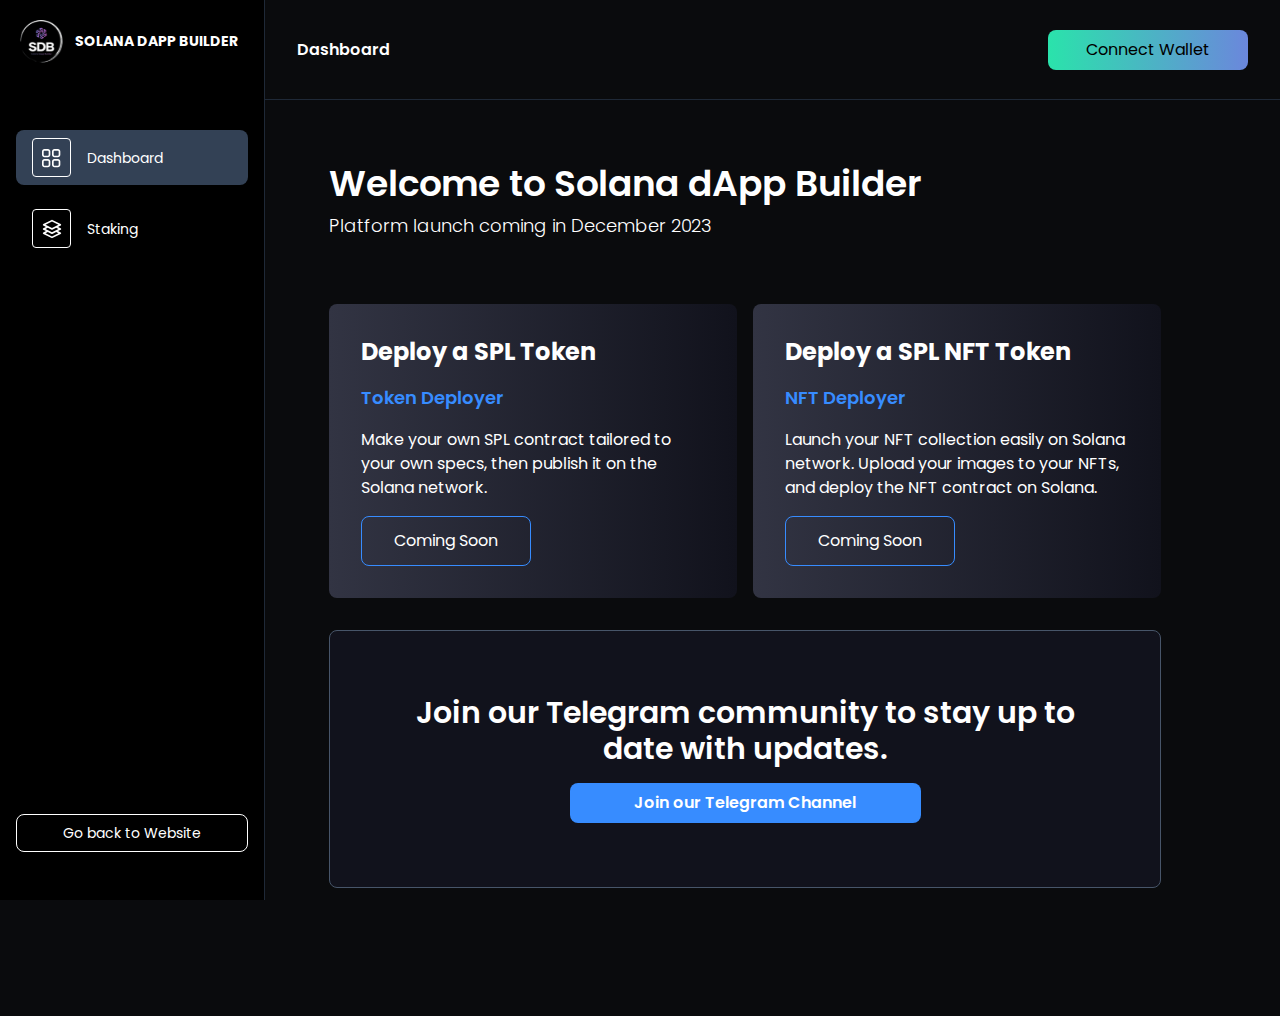
==== commit ffd67577: "Add files via upload" ====
--- a/dashboard.html
+++ b/dashboard.html
@@ -152,7 +152,9 @@
           <div
             class="bg-primary-bg border border-slate-600 items-stretch p-16 rounded-lg"
           >
-            <h2 class="text-white text-3xl font-semibold text-center">
+            <h2
+              class="text-white text-xl md:text-3xl font-semibold text-center"
+            >
               Join our Telegram community to stay up to date with updates.
               <a
                 href="https://t.me/SolanaDappBuilder"
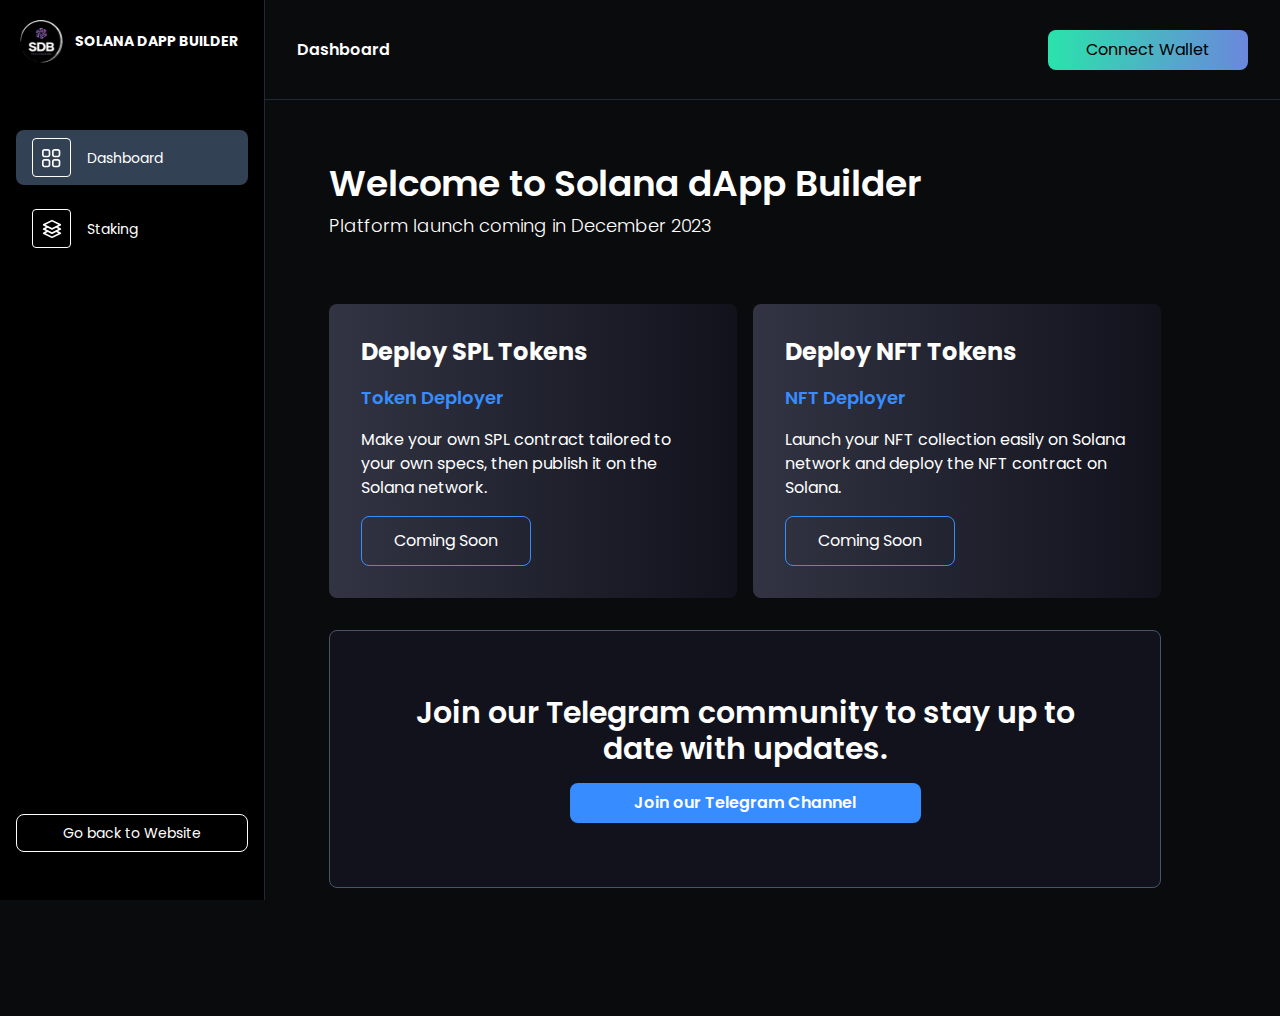
==== commit 6b9179ae: "Add files via upload" ====
--- a/dashboard.html
+++ b/dashboard.html
@@ -116,7 +116,7 @@
           <div
             class="bg-blue-gradient flex flex-col p-8 rounded-lg gap-4 flex-1"
           >
-            <h3 class="text-2xl font-bold">Deploy a SPL Token</h3>
+            <h3 class="text-2xl font-bold">Deploy SPL Tokens</h3>
             <p class="text-primary-blue font-semibold text-lg">
               Token Deployer
             </p>
@@ -133,11 +133,11 @@
           <div
             class="bg-blue-gradient flex flex-col p-8 rounded-lg gap-4 flex-1"
           >
-            <h3 class="text-2xl font-bold">Deploy a SPL NFT Token</h3>
+            <h3 class="text-2xl font-bold">Deploy NFT Tokens</h3>
             <p class="text-primary-blue font-semibold text-lg">NFT Deployer</p>
             <p class="">
-              Launch your NFT collection easily on Solana network. Upload your
-              images to your NFTs, and deploy the NFT contract on Solana.
+              Launch your NFT collection easily on Solana network and deploy the
+              NFT contract on Solana.
             </p>
             <a
               class="border border-primary-blue px-8 py-3 rounded-lg mr-auto mt-auto p-8"
